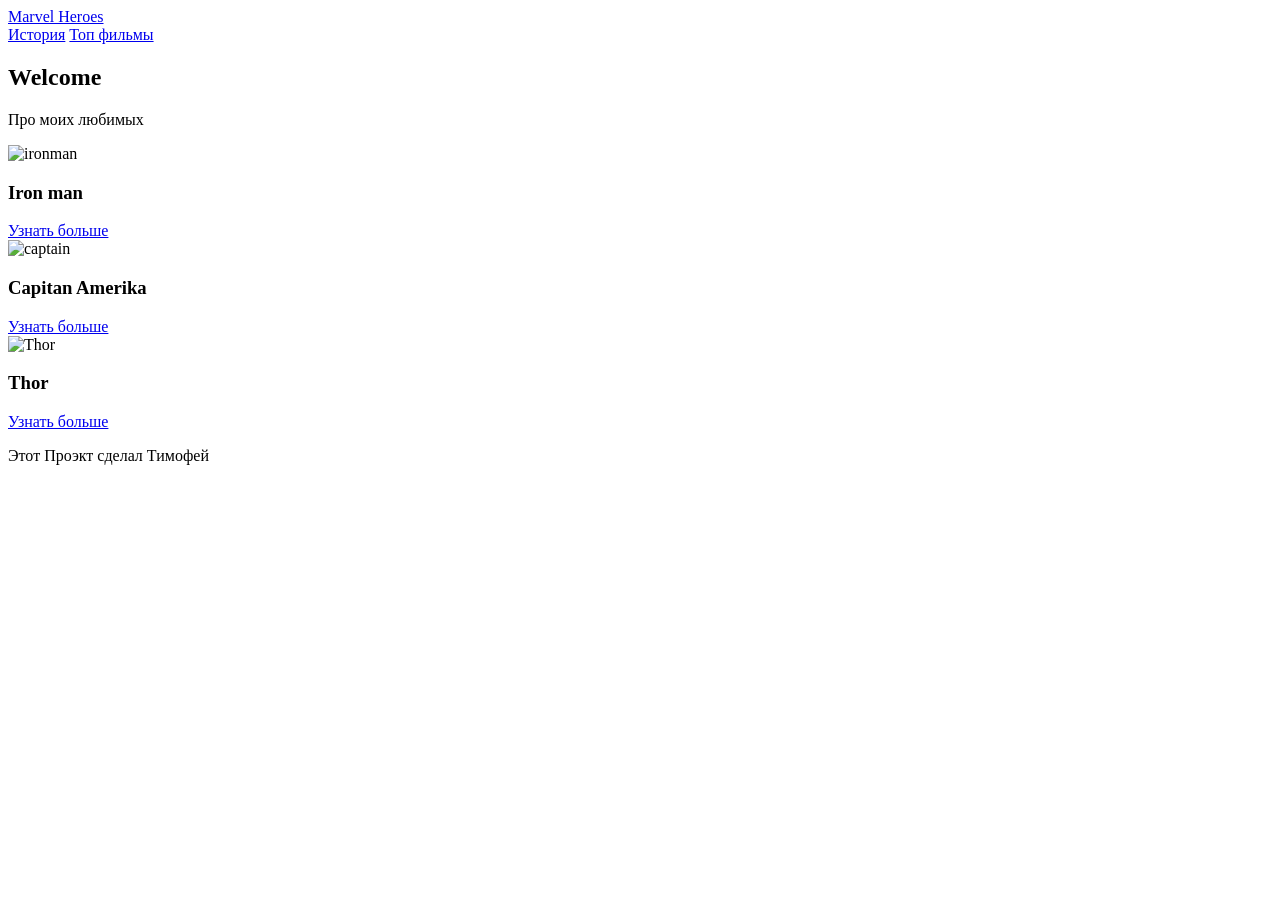
==== index.html @ 1ce766b9 "Додано код проекту" ====
<!DOCTYPE html>
<html lang="en">

<head>
    <meta charset="UTF-8">
    <meta name="viewport" content="width=device-width, initial-scale=1.0">
    <title>Marvel Heroes</title>
    <link rel="stylesheet" href="style.css">
</head>

<body>
    <header>
        <a href="index.html" class="logo">Marvel Heroes</a>
        <nav class="nav">
            <a href="history.html">История</a>
            <a href="top.html">Топ фильмы</a>
        </nav>
    </header>
    <main>
        <section class="hero-section">
            <h1>Welcome</h1>
            <p class="hero-subtitle">Про моих любимых </p>
        </section>
        <section class="heroes-page-content">
            <div class="heroes-grid">
                <article class="hero-mini">
                    <div class="hero-mini-image">
                        <img src="" alt="ironman">
                    </div>
                    <h3>Iron man</h3>
                    <a href="ironman.html" class="button">
                        Узнать больше
                    </a>
                </article>
                <article class="hero-mini">
                    <div class="hero-mini-image">
                        <img src="" alt="captain">
                    </div>
                    <h3>Capitan Amerika</h3>
                    <a href="captain.html" class="button">
                        Узнать больше
                    </a>
                </article>
                <article class="hero-mini">
                    <div class="hero-mini-image">
                        <img src="" alt="Thor">
                    </div>
                    <h3>Thor</h3>
                    <a href="thor.html" class="button">
                        Узнать больше
                    </a>
                </article>
            </div>
        </section>
    </main>
    <footer>
        <p>Этот Проэкт сделал Тимофей</p>
    </footer>
</body>

</html>
---- style.css ----
@import url('https://fonts.googleapis.com/css2?family=Montserrat:ital,wght@0,100..900;1,100..900&display=swap');
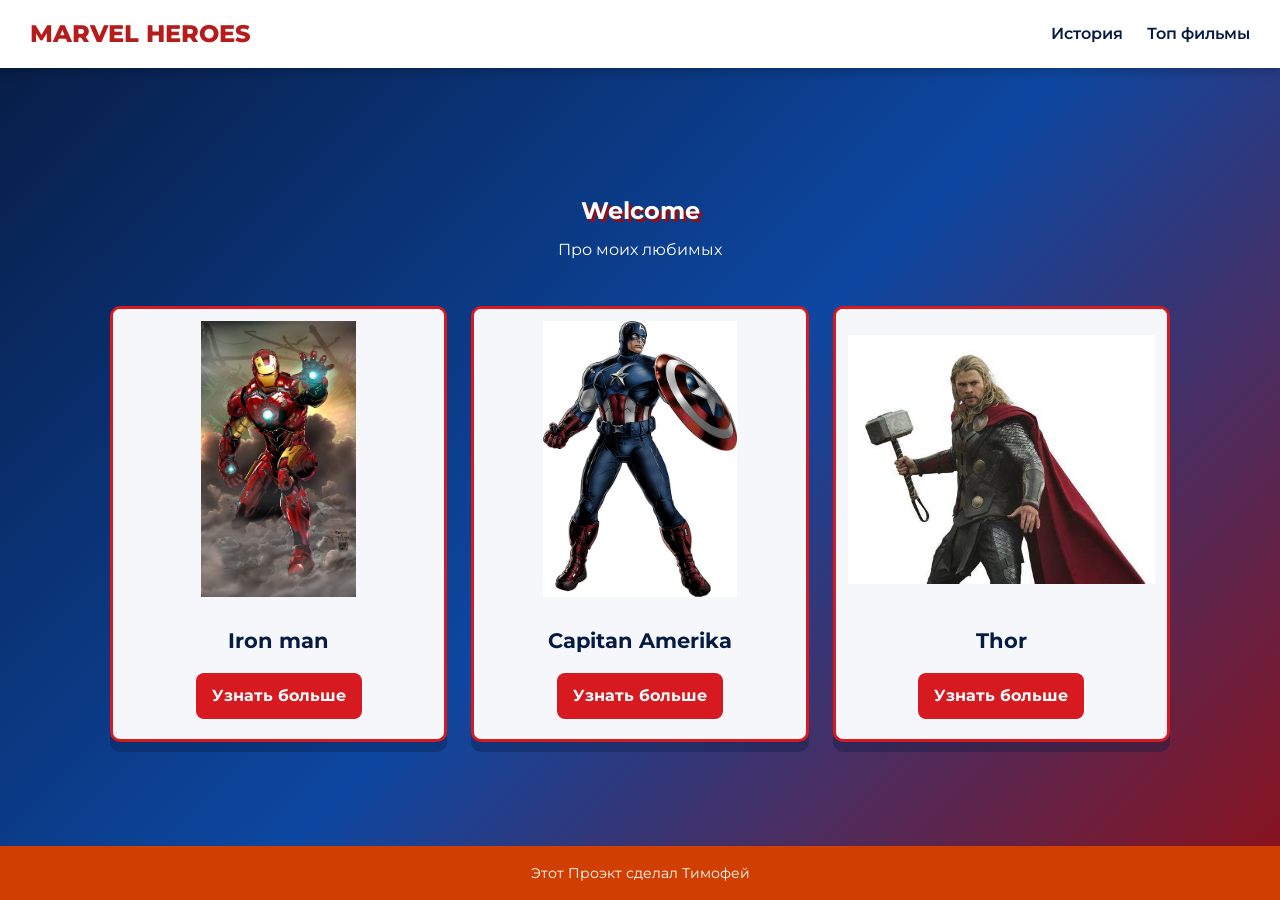
==== commit de6f2b03: "123" ====
--- a/index.html
+++ b/index.html
@@ -25,7 +25,7 @@
             <div class="heroes-grid">
                 <article class="hero-mini">
                     <div class="hero-mini-image">
-                        <img src="" alt="ironman">
+                        <img src="img/IronMan2.webp" alt="ironman">
                     </div>
                     <h3>Iron man</h3>
                     <a href="ironman.html" class="button">
@@ -34,7 +34,7 @@
                 </article>
                 <article class="hero-mini">
                     <div class="hero-mini-image">
-                        <img src="" alt="captain">
+                        <img src="img/Captain-America-Marvel-Comics-Avengers-Steve-Rogers-r.jpg" alt="captain">
                     </div>
                     <h3>Capitan Amerika</h3>
                     <a href="captain.html" class="button">
@@ -43,7 +43,7 @@
                 </article>
                 <article class="hero-mini">
                     <div class="hero-mini-image">
-                        <img src="" alt="Thor">
+                        <img src="img/OIP.jpg" alt="Thor">
                     </div>
                     <h3>Thor</h3>
                     <a href="thor.html" class="button">
--- a/style.css
+++ b/style.css
@@ -1 +1,292 @@
-@import url('https://fonts.googleapis.com/css2?family=Montserrat:ital,wght@0,100..900;1,100..900&display=swap');+@import url('https://fonts.googleapis.com/css2?family=Montserrat:ital,wght@0,100..900;1,100..900&display=swap');
+
+* {
+    margin: 0;
+    padding: 0;
+    box-sizing: border-box;
+}
+
+html {
+    scroll-behavior: smooth;
+}
+
+body {
+    font-family: "Montserrat", sans-serif;
+    background: linear-gradient(135deg, #071b42, #0d47a1 52%, #8f1018);
+    color: #ffffff;
+    display: flex;
+    flex-direction: column;
+    min-height: 100vh;
+    line-height: 1.6;
+}
+
+
+
+header {
+    position: relative;
+    z-index: 1;
+    background-color: white;
+    padding: 15px 30px;
+    display: flex;
+    border-bottom: #d71920;
+    justify-content: space-between;
+    align-items: center;
+    box-shadow: 0 4px 10px rgba(0, 0, 0, 0.2);
+}
+
+.logo {
+    font-size: 24px;
+    font-weight: 800;
+    color: #b71c1c;
+    text-decoration: none;
+    text-transform: uppercase;
+}
+
+.nav a {
+    color: #071b42;
+    text-decoration: none;
+    margin-left: 20px;
+    font-weight: 600;
+    transition: color 0.3s ease;
+}
+
+.nav a:hover {
+    color: #b71c1c;
+}
+
+main {
+    position: relative;
+    z-index: 0;
+    flex: 1;
+    padding: clamp(32px, 6vw, 72px) 20px;
+    width: min(1100px, 100%);
+    margin: 0 auto;
+
+}
+
+main>h1,
+.hero-section h1 {
+    color: #ffffff;
+    text-align: center;
+    font-size: clamp (30px, 6vw, 58px);
+    line-height: 1.1;
+    text-shadow: 3px 3px 0 #8f1018;
+}
+
+.hero-section {
+    padding: clamp(20px, 5vw, 58px) 10px 44px;
+    animation: rise 0.7s ease both;
+}
+
+.hero-subtitle {
+    color: #ffffff;
+    text-align: center;
+    font-size: 16px;
+    margin-top: 12px;
+}
+
+.heroes-grid {
+    display: grid;
+    grid-template-columns: repeat(3, 1fr);
+    gap: 24px;
+
+}
+
+.hero-mini,
+.history-card,
+.hero-detail-container {
+    background: #f5f7fb;
+    border: 3px solid #d71920;
+    border-radius: 10px;
+    box-shadow: 0 10px 0 rgba(7, 27, 66, 0.35);
+}
+
+.hero-mini {
+    overflow: hidden;
+    padding-bottom: 20px;
+    text-align: center;
+    animation: rise 0.7s ease both;
+}
+
+.hero-mini:nth-child(2) {
+    animation-delay: 0.12s;
+}
+
+.hero-mini:nth-child(3) {
+    animation-delay: 0.24s;
+}
+
+.hero-mini-image {
+    height: 300px;
+    padding: 12px;
+    overflow: hidden;
+    background: #f5f7fb;
+}
+
+.hero-mini-image img {
+    width: 100%;
+    height: 100%;
+    object-fit: contain;
+    transition: transform 0.4s ease;
+}
+
+.hero-mini:hover .hero-mini-image img {
+    transform: scale(1.08);
+}
+
+.hero-mini h3 {
+    color: #071b42;
+    margin: 15px 8px;
+    font-size: 21px;
+}
+
+.history-card {
+    margin: 22px 0;
+    padding: 22px 26px;
+    animation: rise 0.6s ease both;
+}
+
+.history-card h2 {
+    color: var(--red);
+    margin-bottom: 8px;
+}
+
+.history-card p {
+    color: #33415d;
+}
+
+.hero-detail-container {
+    display: grid;
+    grid-template-columns: minmax(260px, 0.8fr) 1.2fr;
+    gap: 40px;
+    background-color: rgba(0, 0, 0, 0.25);
+    padding: 30px;
+    animation: rise 0.7s ease both;
+}
+
+.hero-detail-image,
+.hero-detail-content:first-child {
+    display: flex;
+    justify-content: center;
+}
+
+.hero-detail-image img,
+.hero-detail-content:first-child img {
+    width: 100%;
+    max-width: 390px;
+    max-height: 520px;
+    object-fit: cover;
+    border: 5px solid var(--blue);
+    border-radius: 8px;
+    display: block;
+    box-shadow: 8px 8px 0 var(--red);
+}
+
+.hero-detail-content h1 {
+    color: #d71920;
+    line-height: 1.15;
+    font-size: 32px;
+    margin-bottom: 15px;
+}
+
+.hero-detail-content h2 {
+    font-size: 20px;
+    margin-top: 20px;
+    padding-bottom: 5px;
+    color: #0d47a1;
+}
+
+.hero-detail-content p,
+.hero-detail-content li {
+    color: #33415d;
+}
+
+.hero-detail-content ul {
+    padding-left: 22px;
+}
+
+.fun-fact {
+    border-left: 5px solid var(--red);
+    background: #e8efff;
+    padding: 12px 14px;
+    margin: 20px 0;
+}
+
+.button {
+    display: inline-block;
+    border: 2px solid var(--blue-dark);
+    border-radius: 8px;
+    background: #d71920;
+    color: #fff;
+    padding: 10px 16px;
+    font-weight: 700;
+    text-decoration: none;
+    transition: transform 0.2s ease, background 0.2s ease, box-shadow 0.2s ease;
+}
+
+.button:hover,
+.button:focus-visible {
+    background: #0d47a1;
+    transform: translateY(-3px);
+    box-shadow: 0 7px 0 rgba(7, 27, 66, 0.35);
+}
+
+.button:focus-visible,
+.nav a:focus-visible,
+.logo:focus-visible {
+    outline: 3px solid #ffd83d;
+    outline-offset: 3px;
+}
+
+footer {
+    background-color: rgb(209, 63, 0);
+    text-align: center;
+    padding: 16px;
+    position: relative;
+    z-index: 1;
+    color: #ffffff;
+    font-size: 14px;
+}
+
+@keyframes rise {
+    from {
+        opacity: 0;
+        transform: translateY(18px);
+    }
+
+    to {
+        opacity: 1;
+        transform: translateY(0);
+    }
+}
+
+@media (max-width: 720px) {
+    header {
+        align-items: flex-start;
+        flex-direction: column;
+    }
+
+    .heroes-grid,
+    .hero-detail-container {
+        grid-template-columns: 1fr;
+    }
+
+    .hero-mini-image {
+        height: 270px;
+    }
+
+    .hero-detail-content:first-child img {
+        max-height: 380px;
+    }
+}
+
+@media (prefers-reduced-motion: reduce) {
+
+    *,
+    *::before,
+    *::after {
+        animation-duration: 0.01ms !important;
+        transition-duration: 0.01ms !important;
+        scroll-behavior: auto !important;
+    }
+}
